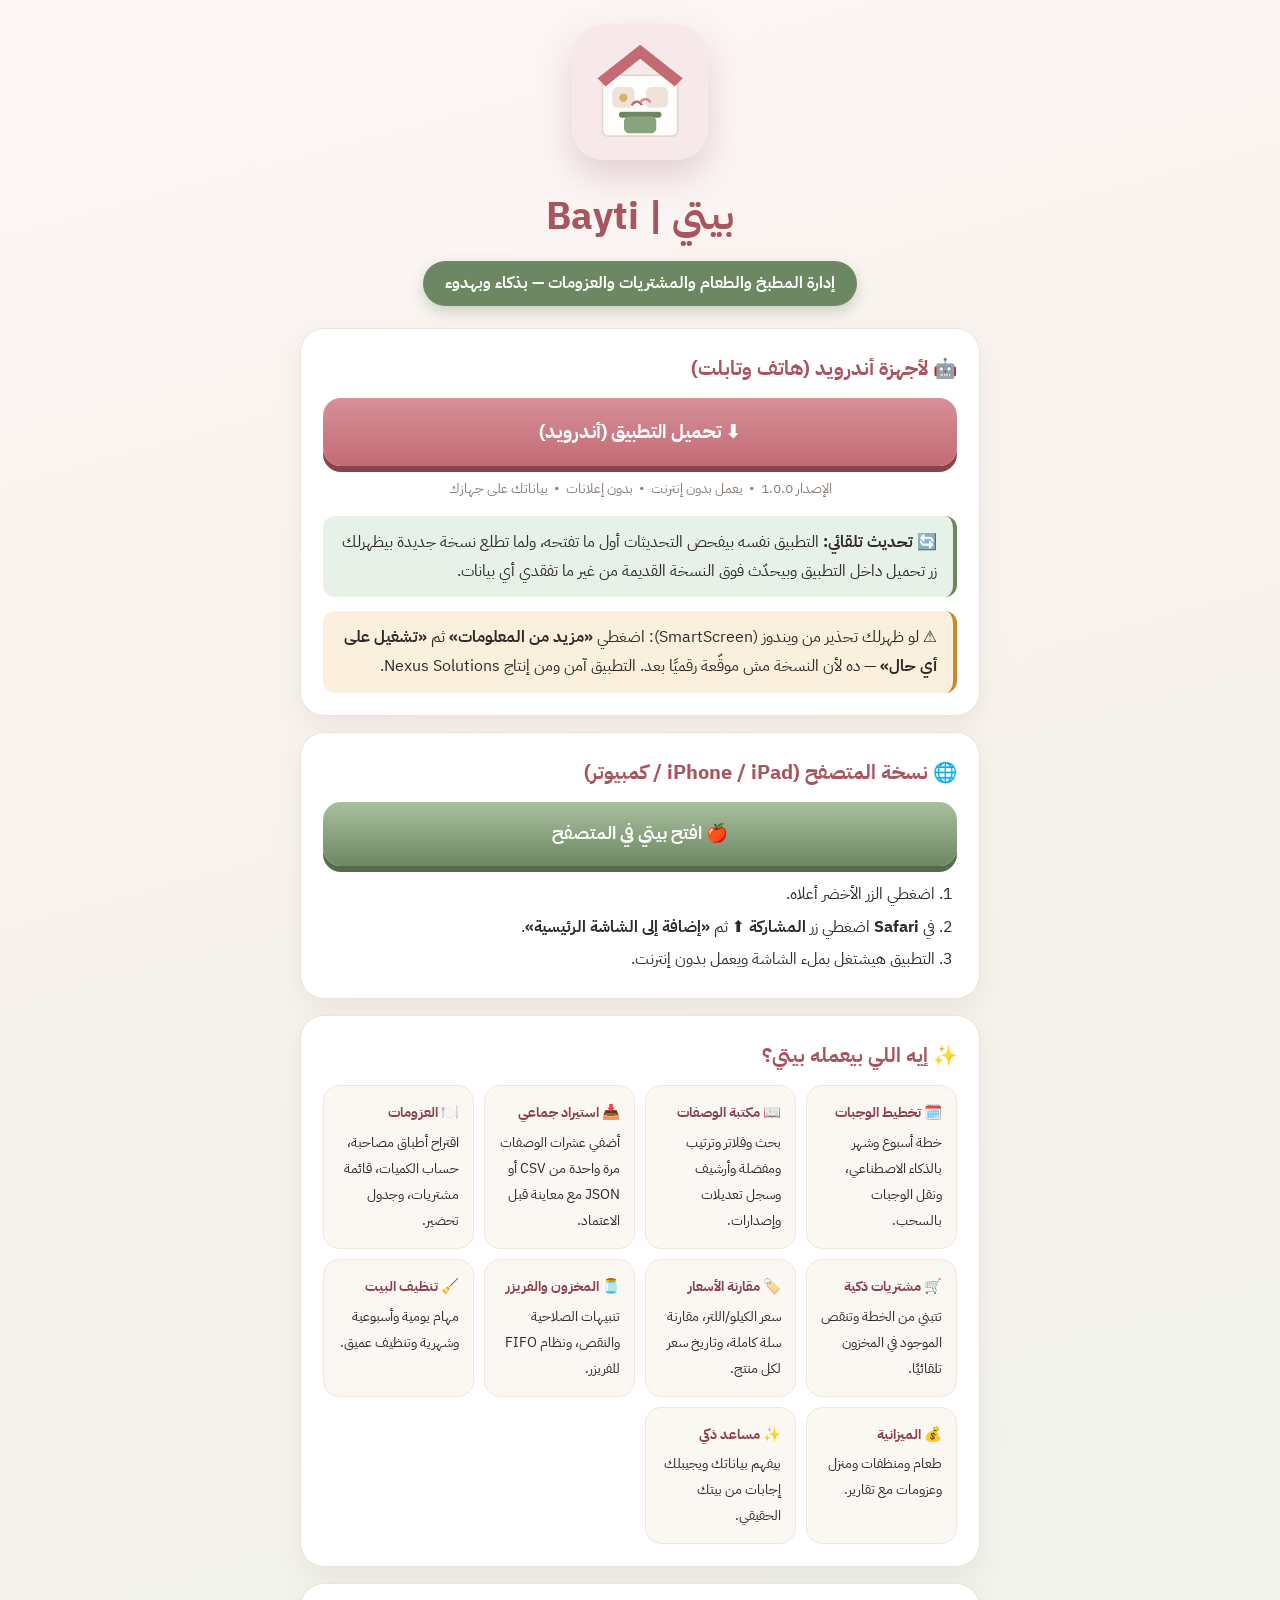
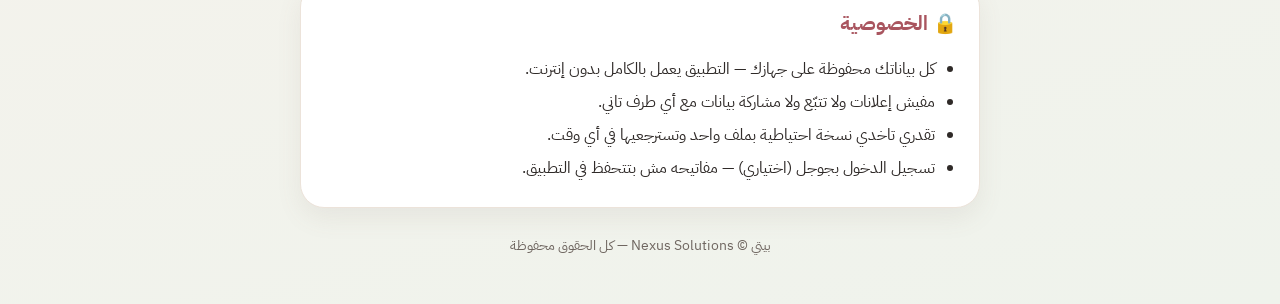
==== apps/bayti/index.html @ c4af84e7 "BeebBeeb 2.1.0: all Arabic letter names + words (boy & girl) with human Commons recordings; new kid " ====
<!DOCTYPE html>
<html lang="ar" dir="rtl">
<head>
<meta charset="UTF-8">
<meta name="viewport" content="width=device-width, initial-scale=1.0">
<title>بيتي | Bayti — تحميل التطبيق</title>
<meta name="description" content="بيتي — تطبيق ذكي لإدارة المطبخ والطعام والمشتريات والعزومات ومخزون المنزل. يعمل بدون إنترنت.">
<link rel="icon" href="icon.png">
<link rel="preconnect" href="https://fonts.googleapis.com">
<link rel="preconnect" href="https://fonts.gstatic.com" crossorigin>
<link href="https://fonts.googleapis.com/css2?family=IBM+Plex+Sans+Arabic:wght@400;500;600;700&display=swap" rel="stylesheet">
<style>
* { margin:0; padding:0; box-sizing:border-box; }
body {
  font-family:"IBM Plex Sans Arabic","Segoe UI",Tahoma,system-ui,sans-serif;
  background:linear-gradient(165deg,#FDF6F6 0%,#F7F2EC 45%,#EFF3EC 100%);
  min-height:100vh; color:#2F2A28; padding:24px 16px 46px; line-height:1.8;
}
.wrap { max-width:680px; margin:0 auto; }
.hero { text-align:center; margin-bottom:22px; }
.hero img { width:136px; height:136px; border-radius:32px; box-shadow:0 16px 34px rgba(160,110,115,.26); }
h1 { font-size:2.4rem; color:#A9555F; margin-top:12px; }
.tag { display:inline-block; background:#6D8762; color:#fff; font-weight:700; padding:8px 22px; border-radius:999px; margin-top:10px; box-shadow:0 6px 14px rgba(109,135,98,.32); }
.card { background:#fff; border:1px solid #ECE3DA; border-radius:24px; padding:22px; box-shadow:0 10px 26px rgba(120,95,90,.09); margin-bottom:16px; }
.card h2 { color:#A9555F; font-size:1.22rem; margin-bottom:12px; }
.dl-btn { display:block; text-align:center; background:linear-gradient(180deg,#D78F97,#C26B75); color:#fff; text-decoration:none; font-weight:700; font-size:1.2rem; padding:17px; border-radius:18px; box-shadow:0 6px 0 #8A424B; }
.dl-btn:active { transform:translateY(3px); box-shadow:0 3px 0 #8A424B; }
.web-btn { display:block; text-align:center; background:linear-gradient(180deg,#A9C09F,#6D8762); color:#fff; text-decoration:none; font-weight:700; font-size:1.1rem; padding:16px; border-radius:18px; box-shadow:0 6px 0 #566B4D; margin-top:10px; }
.web-btn:active { transform:translateY(3px); box-shadow:0 3px 0 #566B4D; }
ol,ul { padding-right:22px; line-height:2.05; }
.meta { color:#8B817A; font-size:.88rem; }
.warn { background:#FBF0DD; border-right:4px solid #C98A2E; padding:12px 16px; border-radius:12px; margin-top:14px; }
.note { background:#E8F1E7; border-right:4px solid #6D8762; padding:12px 16px; border-radius:12px; margin-top:14px; }
.grid { display:grid; grid-template-columns:repeat(auto-fit,minmax(150px,1fr)); gap:10px; margin-top:12px; }
.f { background:#FBF8F4; border:1px solid #EFE7DE; border-radius:16px; padding:14px; font-size:.9rem; }
.f b { display:block; color:#8A424B; margin-bottom:4px; }
.footer { text-align:center; margin-top:26px; color:#6F6660; font-size:.85rem; }
.step { font-weight:700; color:#A9555F; }
p { margin-bottom:6px; }
</style>
</head>
<body>
<div class="wrap">
  <div class="hero">
    <img src="icon.png" alt="بيتي">
    <h1>بيتي | Bayti</h1>
    <div class="tag">إدارة المطبخ والطعام والمشتريات والعزومات — بذكاء وبهدوء</div>
  </div>

  <div class="card">
    <h2><span>🤖</span> لأجهزة أندرويد (هاتف وتابلت)</h2>
    <a class="dl-btn" href="Bayti-1.0.0.apk" download>⬇️ تحميل التطبيق (أندرويد)</a>
    <p class="meta" style="text-align:center;margin-top:10px">
      الإصدار 1.0.0 &nbsp;•&nbsp; يعمل بدون إنترنت &nbsp;•&nbsp; بدون إعلانات &nbsp;•&nbsp; بياناتك على جهازك
    </p>
    <div class="note">
      🔄 <b>تحديث تلقائي:</b> التطبيق نفسه بيفحص التحديثات أول ما تفتحه، ولما تطلع نسخة جديدة بيظهرلك زر تحميل داخل التطبيق
      وبيحدّث فوق النسخة القديمة من غير ما تفقدي أي بيانات.
    </div>
    <div class="warn">
      ⚠️ لو ظهرلك تحذير من ويندوز (SmartScreen): اضغطي <b>«مزيد من المعلومات»</b> ثم <b>«تشغيل على أي حال»</b> — ده لأن النسخة
      مش موقّعة رقميًا بعد. التطبيق آمن ومن إنتاج Nexus Solutions.
    </div>
  </div>

  <div class="card">
    <h2><span>🌐</span> نسخة المتصفح (iPhone / iPad / كمبيوتر)</h2>
    <a class="web-btn" href="app/">🍎 افتح بيتي في المتصفح</a>
    <ol style="margin-top:12px">
      <li>اضغطي الزر الأخضر أعلاه.</li>
      <li>في <b>Safari</b> اضغطي زر <b>المشاركة</b> ⬆️ ثم <b>«إضافة إلى الشاشة الرئيسية»</b>.</li>
      <li>التطبيق هيشتغل بملء الشاشة ويعمل بدون إنترنت.</li>
    </ol>
  </div>

  <div class="card">
    <h2><span>✨</span> إيه اللي بيعمله بيتي؟</h2>
    <div class="grid">
      <div class="f"><b>🗓️ تخطيط الوجبات</b>خطة أسبوع وشهر بالذكاء الاصطناعي، ونقل الوجبات بالسحب.</div>
      <div class="f"><b>📖 مكتبة الوصفات</b>بحث وفلاتر وترتيب ومفضلة وأرشيف وسجل تعديلات وإصدارات.</div>
      <div class="f"><b>📥 استيراد جماعي</b>أضفي عشرات الوصفات مرة واحدة من CSV أو JSON مع معاينة قبل الاعتماد.</div>
      <div class="f"><b>🍽️ العزومات</b>اقتراح أطباق مصاحبة، حساب الكميات، قائمة مشتريات، وجدول تحضير.</div>
      <div class="f"><b>🛒 مشتريات ذكية</b>تتبني من الخطة وتنقص الموجود في المخزون تلقائيًا.</div>
      <div class="f"><b>🏷️ مقارنة الأسعار</b>سعر الكيلو/اللتر، مقارنة سلة كاملة، وتاريخ سعر لكل منتج.</div>
      <div class="f"><b>🫙 المخزون والفريزر</b>تنبيهات الصلاحية والنقص، ونظام FIFO للفريزر.</div>
      <div class="f"><b>🧹 تنظيف البيت</b>مهام يومية وأسبوعية وشهرية وتنظيف عميق.</div>
      <div class="f"><b>💰 الميزانية</b>طعام ومنظفات ومنزل وعزومات مع تقارير.</div>
      <div class="f"><b>✨ مساعد ذكي</b>بيفهم بياناتك ويجيبلك إجابات من بيتك الحقيقي.</div>
    </div>
  </div>

  <div class="card">
    <h2><span>🔒</span> الخصوصية</h2>
    <ul>
      <li>كل بياناتك محفوظة على جهازك — التطبيق يعمل بالكامل بدون إنترنت.</li>
      <li>مفيش إعلانات ولا تتبّع ولا مشاركة بيانات مع أي طرف تاني.</li>
      <li>تقدري تاخدي نسخة احتياطية بملف واحد وتسترجعيها في أي وقت.</li>
      <li>تسجيل الدخول بجوجل (اختياري) — مفاتيحه مش بتتحفظ في التطبيق.</li>
    </ul>
  </div>

  <div class="footer">
    بيتي © Nexus Solutions — كل الحقوق محفوظة
  </div>
</div>
</body>
</html>
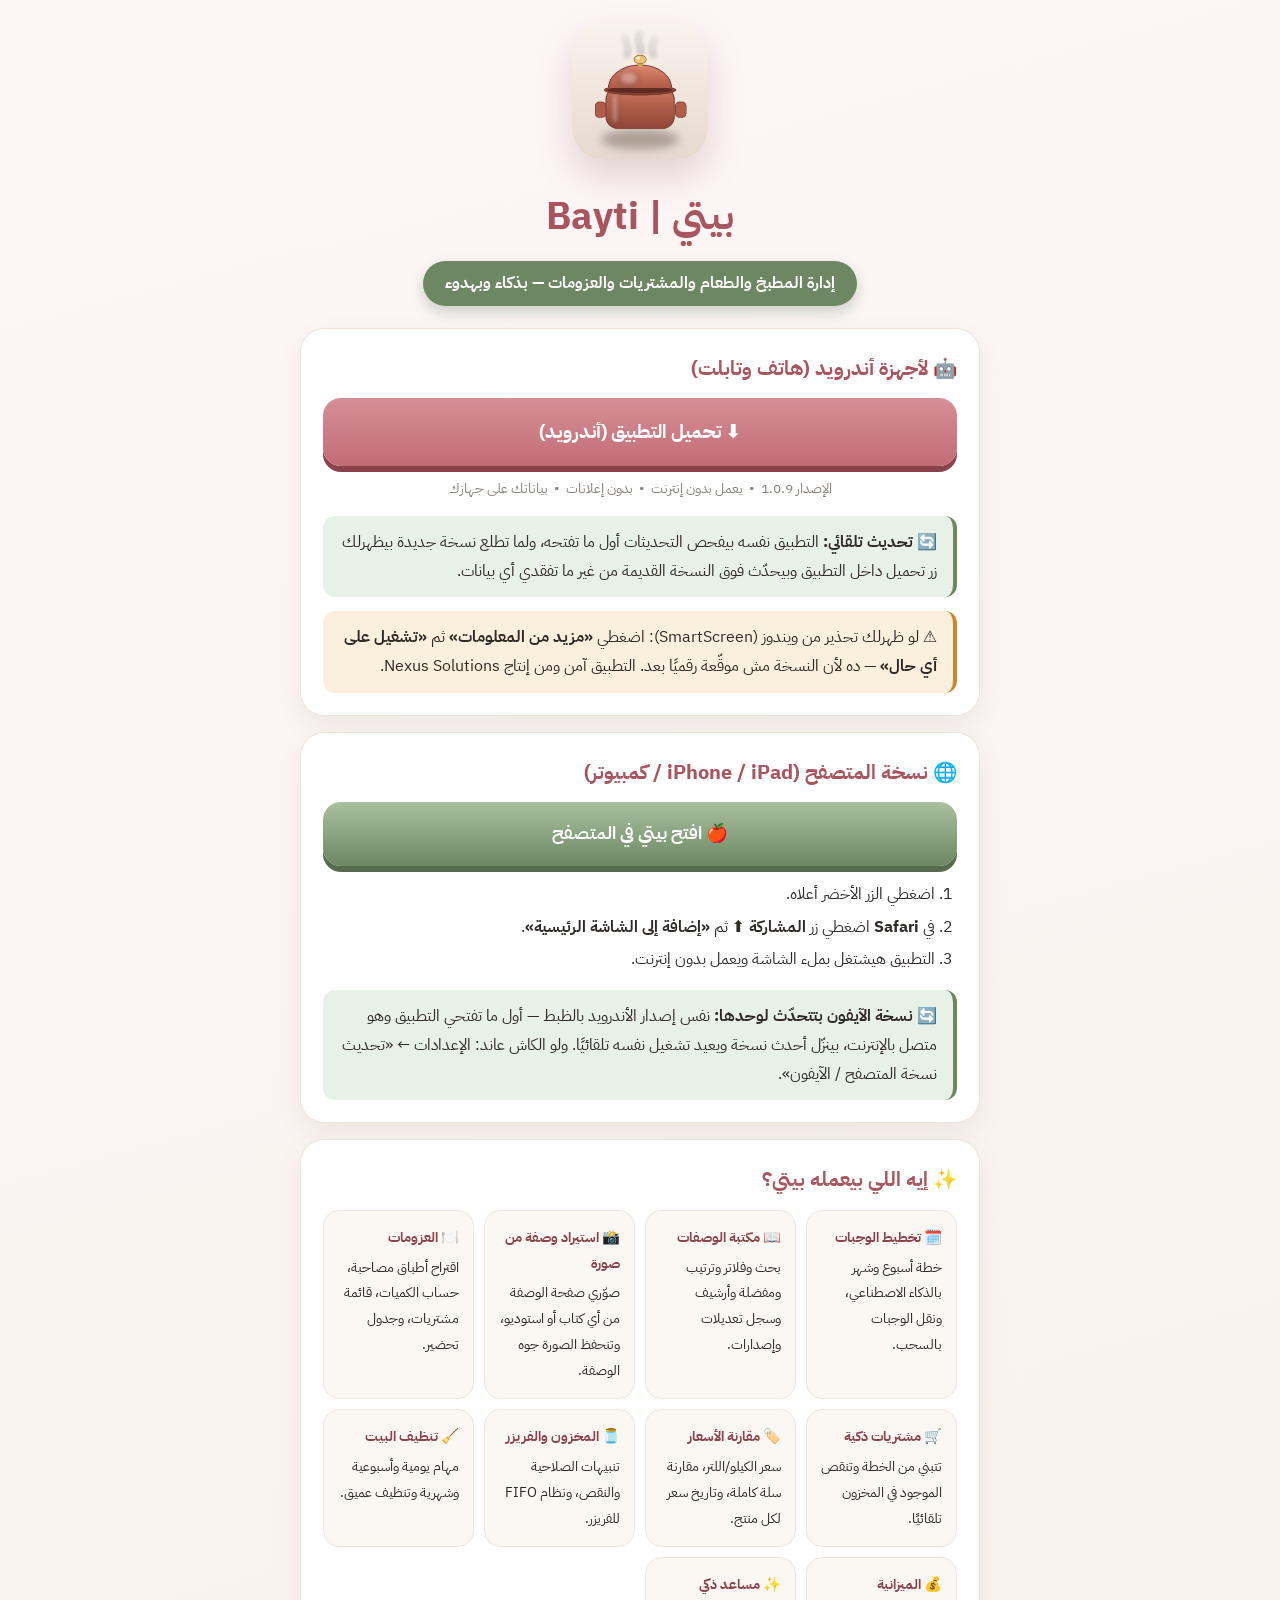
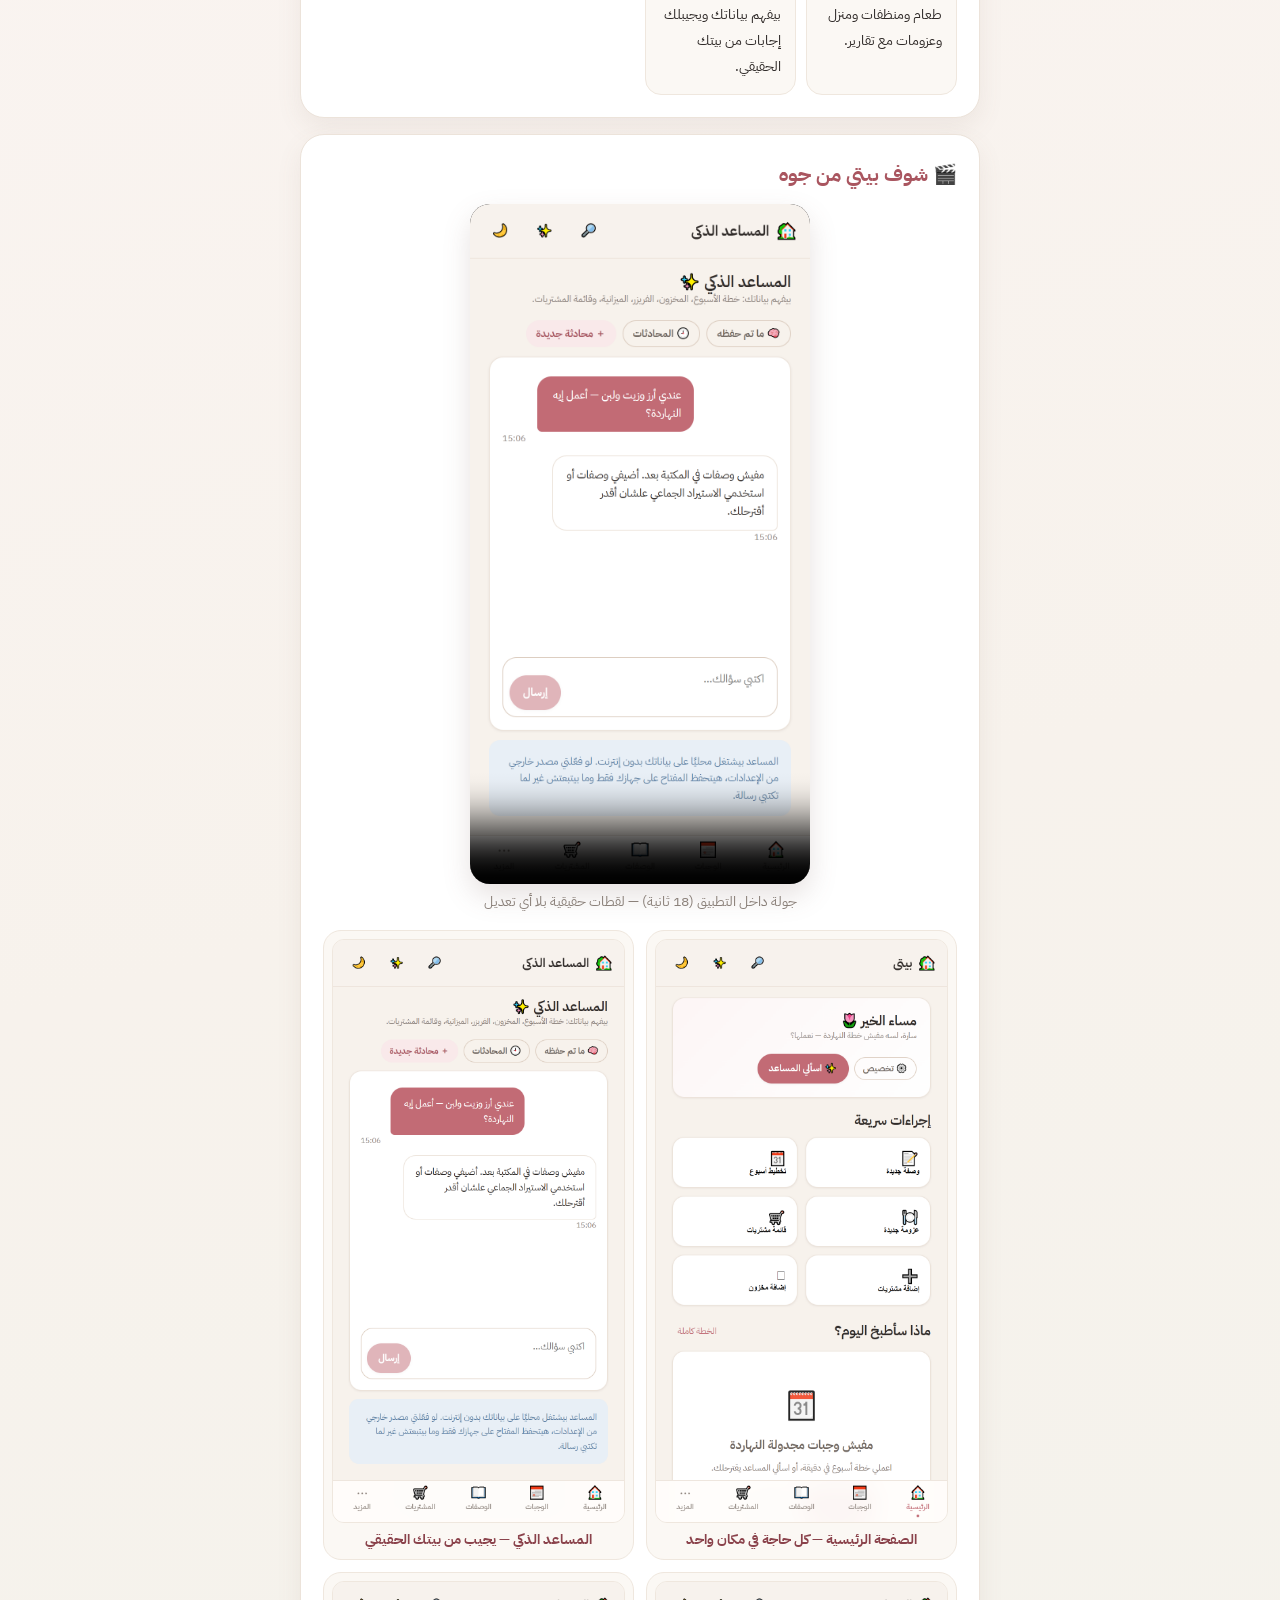
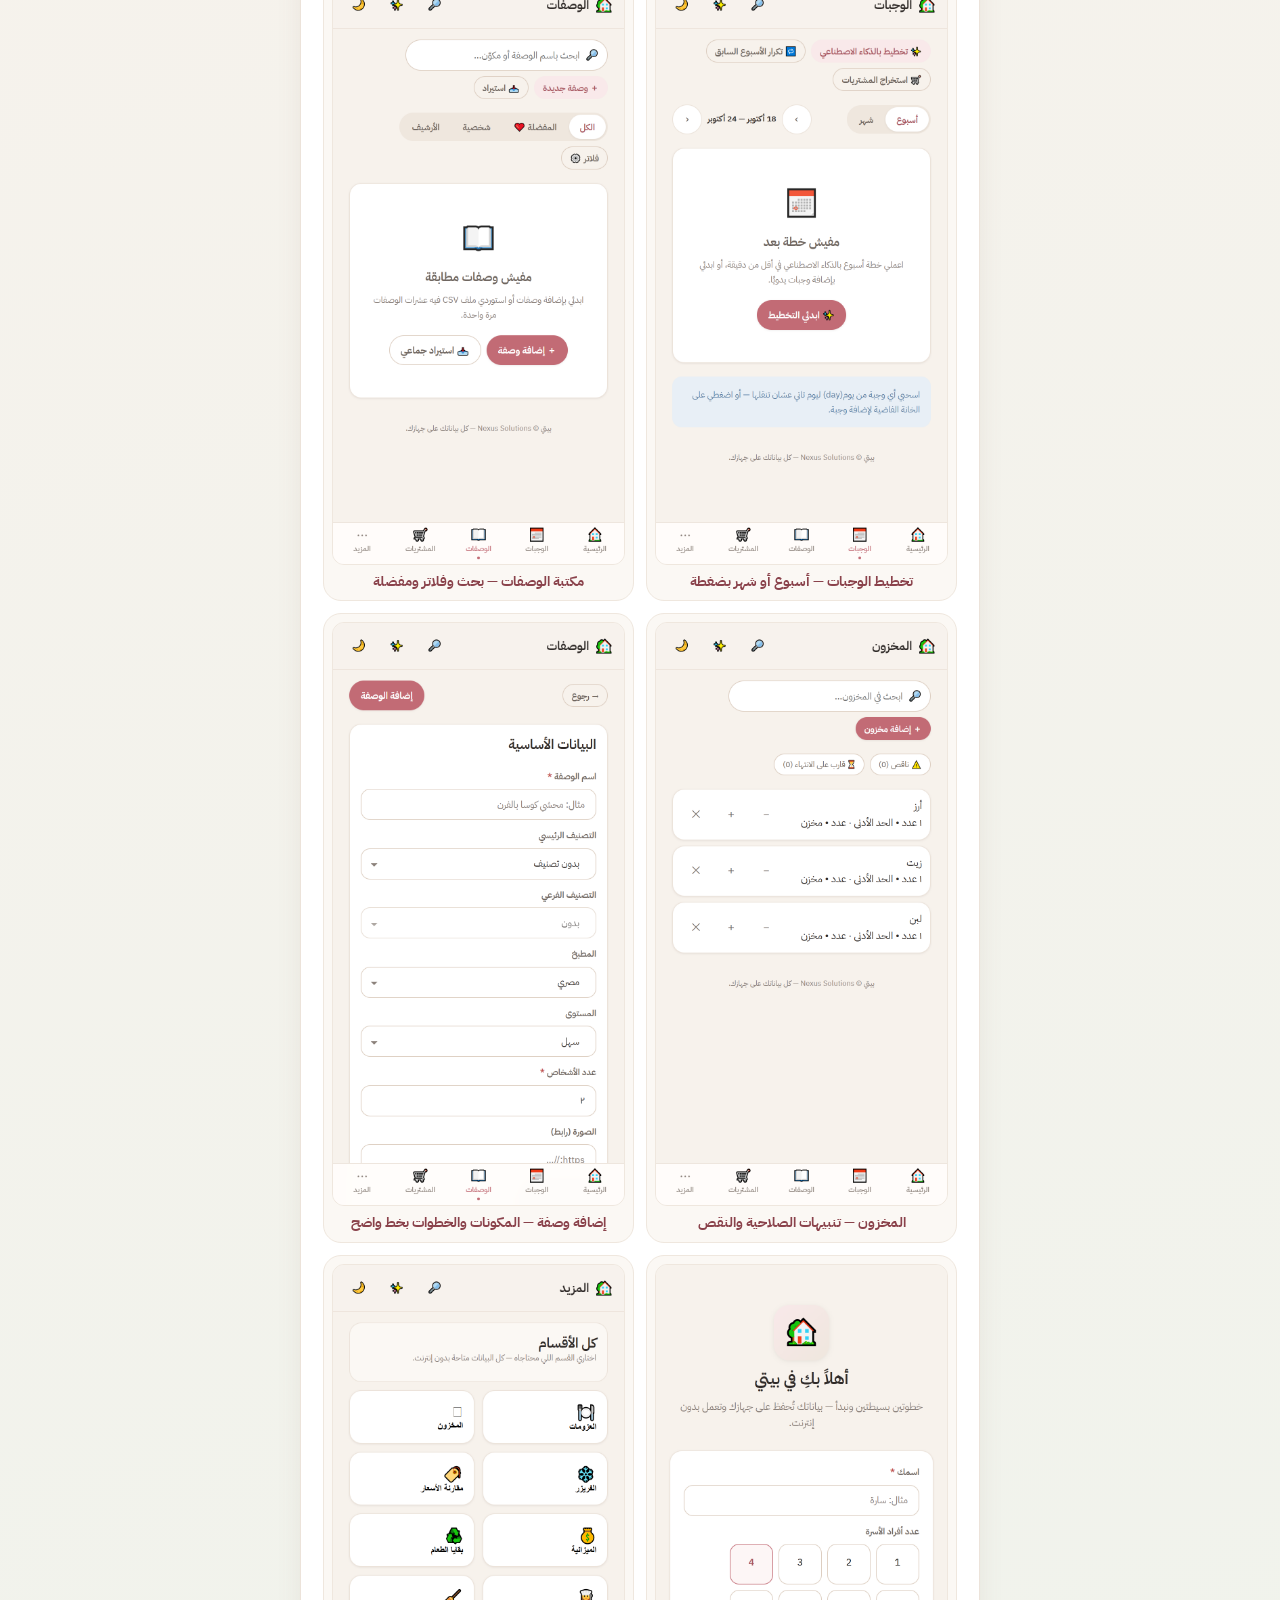
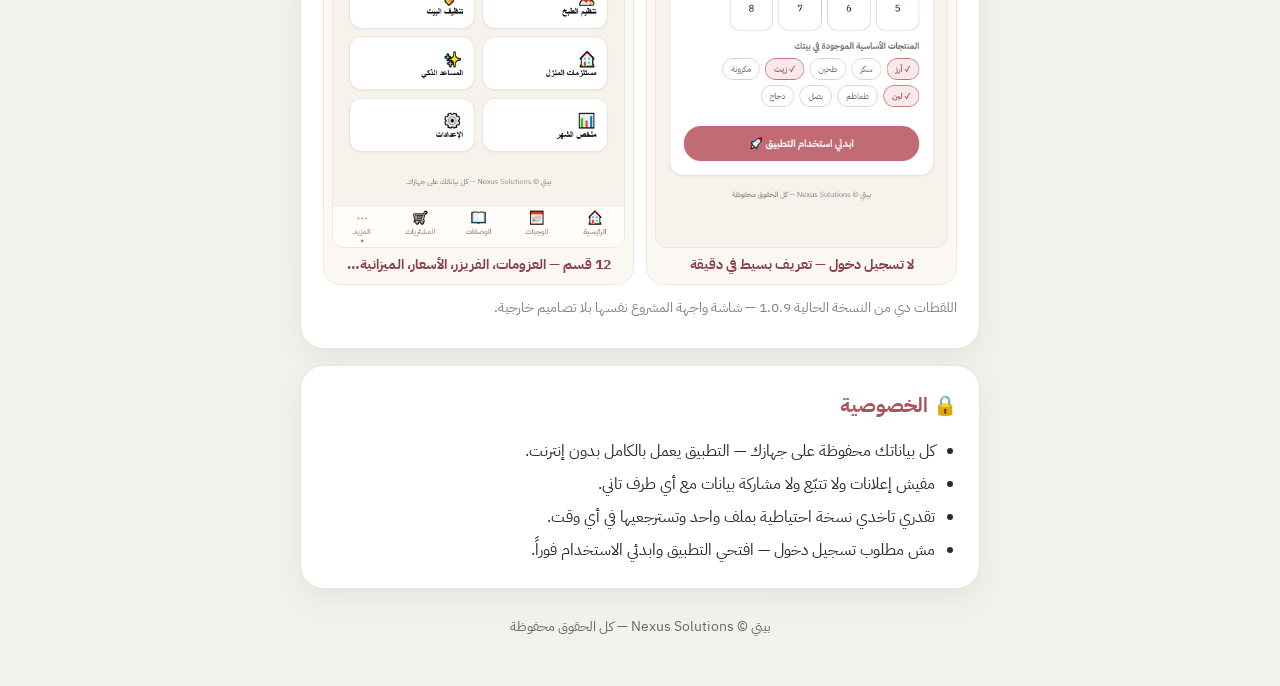
==== commit 1906b616: "Site: Esteshari v2.3.0 (all disciplines) + WhatsApp-only contact; sync Bayti 1.0.9 and Shater 2.2.0 " ====
--- a/apps/bayti/index.html
+++ b/apps/bayti/index.html
@@ -37,6 +37,12 @@
 .footer { text-align:center; margin-top:26px; color:#6F6660; font-size:.85rem; }
 .step { font-weight:700; color:#A9555F; }
 p { margin-bottom:6px; }
+.reel { width:100%; max-width:340px; display:block; margin:6px auto 4px; border-radius:20px; background:#000; box-shadow:0 12px 28px rgba(120,95,90,.18); }
+.shots { display:grid; grid-template-columns:repeat(2,1fr); gap:12px; }
+.shot { background:#FBF8F4; border:1px solid #EFE7DE; border-radius:18px; padding:8px; }
+.shot img { width:100%; display:block; border-radius:12px; border:1px solid #EFE7DE; }
+.shot b { display:block; text-align:center; margin-top:7px; color:#8A424B; font-size:.86rem; font-weight:700; line-height:1.5; }
+.vcap { text-align:center; color:#8B817A; font-size:.85rem; margin-top:6px; }
 </style>
 </head>
 <body>
@@ -49,9 +55,9 @@
 
   <div class="card">
     <h2><span>🤖</span> لأجهزة أندرويد (هاتف وتابلت)</h2>
-    <a class="dl-btn" href="Bayti-1.0.0.apk" download>⬇️ تحميل التطبيق (أندرويد)</a>
+    <a class="dl-btn" href="Bayti-1.0.9.apk" download>⬇️ تحميل التطبيق (أندرويد)</a>
     <p class="meta" style="text-align:center;margin-top:10px">
-      الإصدار 1.0.0 &nbsp;•&nbsp; يعمل بدون إنترنت &nbsp;•&nbsp; بدون إعلانات &nbsp;•&nbsp; بياناتك على جهازك
+      الإصدار 1.0.9 &nbsp;•&nbsp; يعمل بدون إنترنت &nbsp;•&nbsp; بدون إعلانات &nbsp;•&nbsp; بياناتك على جهازك
     </p>
     <div class="note">
       🔄 <b>تحديث تلقائي:</b> التطبيق نفسه بيفحص التحديثات أول ما تفتحه، ولما تطلع نسخة جديدة بيظهرلك زر تحميل داخل التطبيق
@@ -71,6 +77,10 @@
       <li>في <b>Safari</b> اضغطي زر <b>المشاركة</b> ⬆️ ثم <b>«إضافة إلى الشاشة الرئيسية»</b>.</li>
       <li>التطبيق هيشتغل بملء الشاشة ويعمل بدون إنترنت.</li>
     </ol>
+    <div class="note">
+      🔄 <b>نسخة الآيفون بتتحدّث لوحدها:</b> نفس إصدار الأندرويد بالظبط — أول ما تفتحي التطبيق وهو متصل بالإنترنت، بينزّل
+      أحدث نسخة ويعيد تشغيل نفسه تلقائيًا. ولو الكاش عاند: الإعدادات ← «تحديث نسخة المتصفح / الآيفون».
+    </div>
   </div>
 
   <div class="card">
@@ -78,7 +88,7 @@
     <div class="grid">
       <div class="f"><b>🗓️ تخطيط الوجبات</b>خطة أسبوع وشهر بالذكاء الاصطناعي، ونقل الوجبات بالسحب.</div>
       <div class="f"><b>📖 مكتبة الوصفات</b>بحث وفلاتر وترتيب ومفضلة وأرشيف وسجل تعديلات وإصدارات.</div>
-      <div class="f"><b>📥 استيراد جماعي</b>أضفي عشرات الوصفات مرة واحدة من CSV أو JSON مع معاينة قبل الاعتماد.</div>
+      <div class="f"><b>📸 استيراد وصفة من صورة</b>صوّري صفحة الوصفة من أي كتاب أو استوديو، وتنحفظ الصورة جوه الوصفة.</div>
       <div class="f"><b>🍽️ العزومات</b>اقتراح أطباق مصاحبة، حساب الكميات، قائمة مشتريات، وجدول تحضير.</div>
       <div class="f"><b>🛒 مشتريات ذكية</b>تتبني من الخطة وتنقص الموجود في المخزون تلقائيًا.</div>
       <div class="f"><b>🏷️ مقارنة الأسعار</b>سعر الكيلو/اللتر، مقارنة سلة كاملة، وتاريخ سعر لكل منتج.</div>
@@ -90,12 +100,33 @@
   </div>
 
   <div class="card">
+    <h2><span>🎬</span> شوف بيتي من جوه</h2>
+    <video class="reel" controls playsinline preload="none" poster="shots/assistant.png">
+      <source src="videos/bayti-tour.mp4" type="video/mp4">
+      متصفحك لا يدعم عرض الفيديو — <a href="videos/bayti-tour.mp4" download>حمل الجولة هنا</a>
+    </video>
+    <p class="vcap">جولة داخل التطبيق (‏18 ثانية) — لقطات حقيقية بلا أي تعديل</p>
+
+    <div class="shots" style="margin-top:16px">
+      <div class="shot"><img src="shots/home.png" alt="الرئيسية في تطبيق بيتي" loading="lazy"><b>الصفحة الرئيسية — كل حاجة في مكان واحد</b></div>
+      <div class="shot"><img src="shots/assistant.png" alt="المساعد الذكي في بيتي" loading="lazy"><b>المساعد الذكي — يجيب من بيتك الحقيقي</b></div>
+      <div class="shot"><img src="shots/meals.png" alt="تخطيط الوجبات في بيتي" loading="lazy"><b>تخطيط الوجبات — أسبوع أو شهر بضغطة</b></div>
+      <div class="shot"><img src="shots/recipes.png" alt="مكتبة الوصفات في بيتي" loading="lazy"><b>مكتبة الوصفات — بحث وفلاتر ومفضلة</b></div>
+      <div class="shot"><img src="shots/pantry.png" alt="المخزون في بيتي" loading="lazy"><b>المخزون — تنبيهات الصلاحية والنقص</b></div>
+      <div class="shot"><img src="shots/recipe-editor.png" alt="إضافة وصفة في بيتي" loading="lazy"><b>إضافة وصفة — المكونات والخطوات بخط واضح</b></div>
+      <div class="shot"><img src="shots/welcome.png" alt="شاشة الإعداد في بيتي" loading="lazy"><b>لا تسجيل دخول — تعريف بسيط في دقيقة</b></div>
+      <div class="shot"><img src="shots/sections.png" alt="كل أقسام بيتي" loading="lazy"><b>12 قسم — العزومات، الفريزر، الأسعار، الميزانية…</b></div>
+    </div>
+    <p class="meta" style="margin-top:10px">اللقطات دي من النسخة الحالية 1.0.9 — شاشة واجهة المشروع نفسها بلا تصاميم خارجية.</p>
+  </div>
+
+  <div class="card">
     <h2><span>🔒</span> الخصوصية</h2>
     <ul>
       <li>كل بياناتك محفوظة على جهازك — التطبيق يعمل بالكامل بدون إنترنت.</li>
       <li>مفيش إعلانات ولا تتبّع ولا مشاركة بيانات مع أي طرف تاني.</li>
       <li>تقدري تاخدي نسخة احتياطية بملف واحد وتسترجعيها في أي وقت.</li>
-      <li>تسجيل الدخول بجوجل (اختياري) — مفاتيحه مش بتتحفظ في التطبيق.</li>
+      <li>مش مطلوب تسجيل دخول — افتحي التطبيق وابدئي الاستخدام فوراً.</li>
     </ul>
   </div>
 
@@ -103,5 +134,33 @@
     بيتي © Nexus Solutions — كل الحقوق محفوظة
   </div>
 </div>
+<script>
+(function () {
+  function rid() {
+    try {
+      var r = crypto.getRandomValues(new Uint8Array(12));
+      return Array.prototype.map.call(r, function (x) { return ("0" + x.toString(16)).slice(-2); }).join("");
+    } catch (e) {
+      return String(Date.now()) + ("000000" + Math.floor(Math.random() * 1e6)).slice(-6);
+    }
+  }
+  function send(k) {
+    try {
+      fetch("/apps/bayti/api/track", {
+        method: "POST",
+        keepalive: true,
+        headers: { "Content-Type": "application/json" },
+        body: JSON.stringify({ k: k, r: rid() })
+      });
+    } catch (e) {}
+  }
+  send("vw");
+  var apks = document.querySelectorAll('a[href$=".apk"]');
+  for (var i = 0; i < apks.length; i++) {
+    apks[i].addEventListener("click", function () { send("dl"); });
+  }
+})();
+</script>
 </body>
 </html>
+
